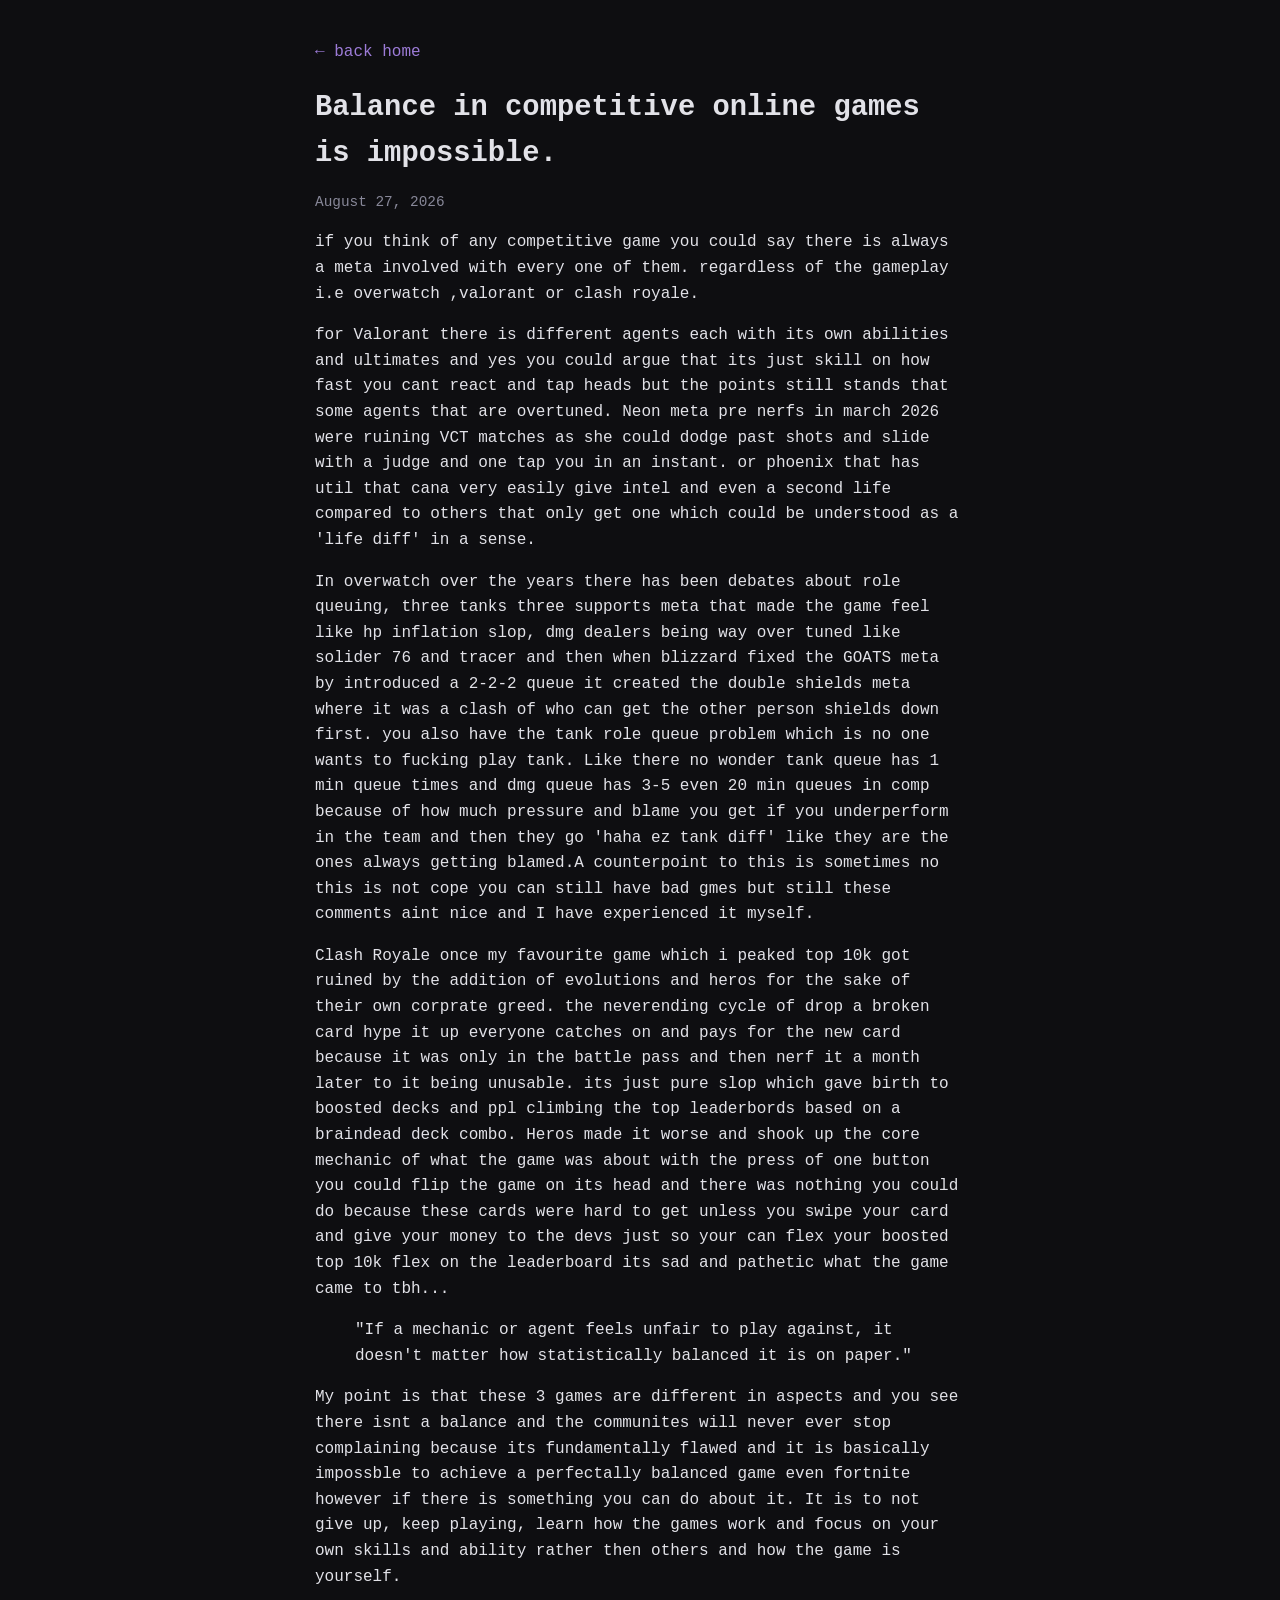
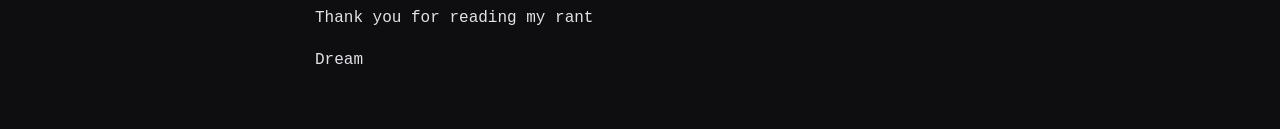
==== posts/balance.html @ 233dfcab "fixed links" ====
<!DOCTYPE html>
<html lang="en">
<head>
  <meta charset="UTF-8">
  <meta name="viewport" content="width=device-width, initial-scale=1.0">
  <title>| dreaxlms</title>
  <link rel="stylesheet" href="../style.css">
</head>
<body>
  <main class="container">
    <header>
      <a href="../index.html" class="back-link">← back home</a>
      <h1>Balance in competitive online games is impossible.</h1>
      <p class="date">August 27, 2026</p>
    </header>

    <article class="post-content">
  <p>if you think of any competitive game you could say there is always a meta involved with every one of them. regardless of the gameplay i.e overwatch ,valorant or clash royale.</p>
  for Valorant there is different agents each with its own abilities and ultimates and yes you could argue that its just skill on how fast you cant react and tap heads but the points still stands that some agents that are overtuned. Neon meta pre nerfs in march 2026 were ruining VCT matches as she could dodge past shots and slide with a judge and one tap you in an instant. or phoenix that has util that cana very easily give intel and even a second life compared to others that only get one which could be understood as a 'life diff' in a sense.</p>
  <p>In overwatch over the years there has been debates about role queuing, three tanks three supports meta that made the game feel like hp inflation slop, dmg dealers being way over tuned like solider 76 and tracer and then when blizzard fixed the GOATS meta by introduced a 2-2-2 queue it created the double shields meta where it was a clash of who can get the other person shields down first. you also have the tank role queue problem which is no one wants to fucking play tank. Like there no wonder tank queue has 1 min queue times and dmg queue has 3-5 even 20 min queues in comp because of how much pressure and blame you get if you underperform in the team and then they go 'haha ez tank diff' like they are the ones always getting blamed.A counterpoint to this is sometimes no this is not cope you can still have bad gmes but still these comments aint nice and I have experienced it myself. </p>
  <p>Clash Royale once my favourite game which i peaked top 10k got ruined by the addition of evolutions and heros for the sake of their own corprate greed. the neverending cycle of drop a broken card hype it up everyone catches on and pays for the new card because it was only in the battle pass and then nerf it a month later to it being unusable. its just pure slop which gave birth to boosted decks and ppl climbing the top leaderbords based on a braindead deck combo. Heros made it worse and shook up the core mechanic of what the game was about with the press of one button you could flip the game on its head and there was nothing you could do because these cards were hard to get unless you swipe your card and give your money to the devs just so your can flex your boosted top 10k flex on the leaderboard its sad and pathetic what the game came to tbh...</p>
  <blockquote>
    "If a mechanic or agent feels unfair to play against, it doesn't matter how statistically balanced it is on paper."
  </blockquote>

  <p>My point is that these 3 games are different in aspects and you see there isnt a balance and the communites will never ever stop complaining because its fundamentally flawed and it is basically impossble to achieve a perfectally balanced game even fortnite however if there is something you can do about it. It is to not give up, keep playing, learn how the games work and focus on your own skills and ability rather then others and how the game is yourself.</p>
  <p>Thank you for reading my rant</p>
  <p>Dream</p>
  </p>
</body>
</html>
---- style.css ----
:root {
  --bg: #0e0e11;
  --text: #e2e2e8;
  --muted: #888899;
  --accent: #9d7cd8;
  --border: #22222a;
}

body {
  background-color: var(--bg);
  color: var(--text);
  font-family: -apple-system, BlinkMacSystemFont, "Segoe UI", Roboto, monospace, sans-serif;
  line-height: 1.6;
  margin: 0;
  padding: 40px 20px;
}

.container {
  max-width: 650px;
  margin: 0 auto;
}

h1 {
  font-size: 1.8rem;
  margin-bottom: 4px;
}

h2 {
  font-size: 1.2rem;
  margin-top: 2rem;
  border-bottom: 1px solid var(--border);
  padding-bottom: 4px;
}

.subtitle, .date {
  color: var(--muted);
  font-size: 0.9rem;
}

a {
  color: var(--accent);
  text-decoration: none;
}

a:hover {
  text-decoration: underline;
}

ul {
  list-style: none;
  padding-left: 0;
}

li {
  margin: 10px 0;
  display: flex;
  gap: 15px;
}

hr {
  border: 0;
  border-top: 1px solid var(--border);
  margin-top: 3rem;
}
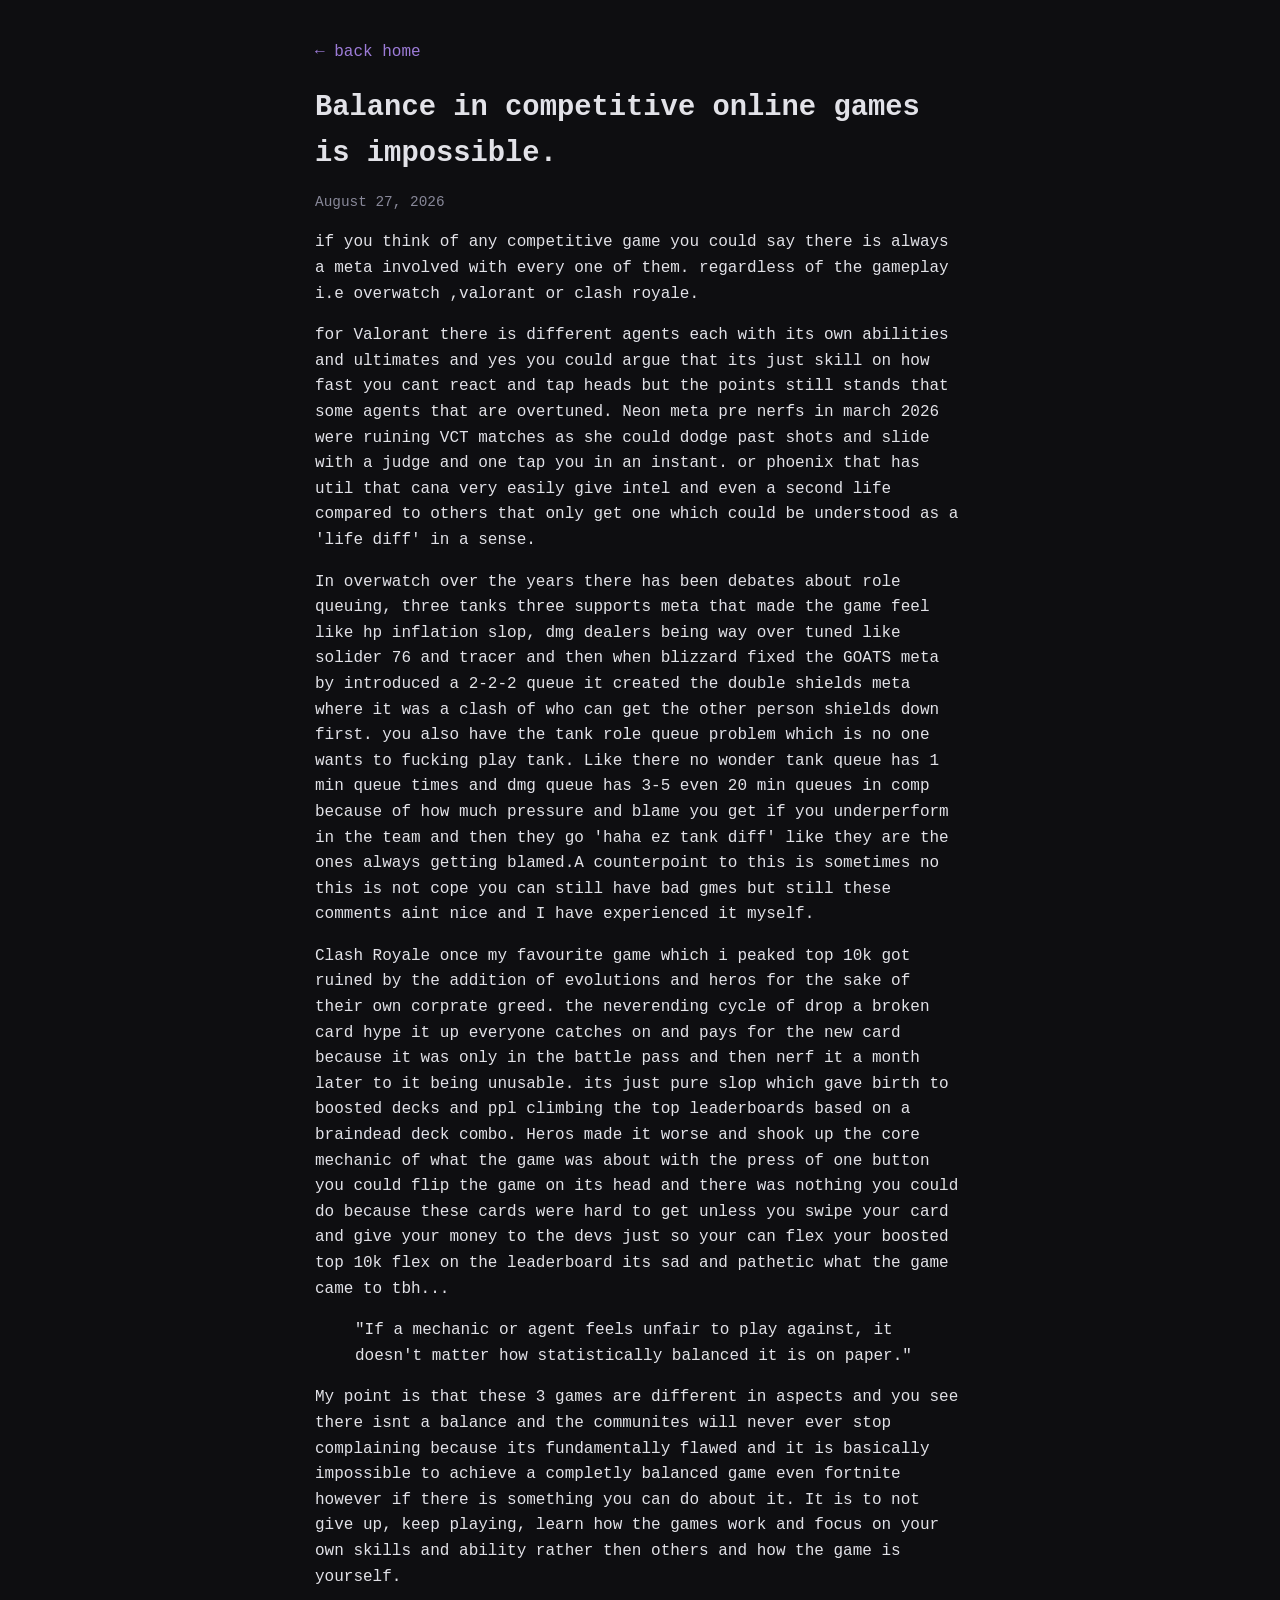
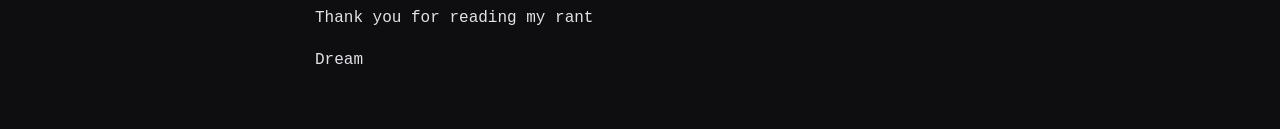
==== commit 4e6ed041: "fixed links" ====
--- a/posts/balance.html
+++ b/posts/balance.html
@@ -18,12 +18,12 @@
   <p>if you think of any competitive game you could say there is always a meta involved with every one of them. regardless of the gameplay i.e overwatch ,valorant or clash royale.</p>
   for Valorant there is different agents each with its own abilities and ultimates and yes you could argue that its just skill on how fast you cant react and tap heads but the points still stands that some agents that are overtuned. Neon meta pre nerfs in march 2026 were ruining VCT matches as she could dodge past shots and slide with a judge and one tap you in an instant. or phoenix that has util that cana very easily give intel and even a second life compared to others that only get one which could be understood as a 'life diff' in a sense.</p>
   <p>In overwatch over the years there has been debates about role queuing, three tanks three supports meta that made the game feel like hp inflation slop, dmg dealers being way over tuned like solider 76 and tracer and then when blizzard fixed the GOATS meta by introduced a 2-2-2 queue it created the double shields meta where it was a clash of who can get the other person shields down first. you also have the tank role queue problem which is no one wants to fucking play tank. Like there no wonder tank queue has 1 min queue times and dmg queue has 3-5 even 20 min queues in comp because of how much pressure and blame you get if you underperform in the team and then they go 'haha ez tank diff' like they are the ones always getting blamed.A counterpoint to this is sometimes no this is not cope you can still have bad gmes but still these comments aint nice and I have experienced it myself. </p>
-  <p>Clash Royale once my favourite game which i peaked top 10k got ruined by the addition of evolutions and heros for the sake of their own corprate greed. the neverending cycle of drop a broken card hype it up everyone catches on and pays for the new card because it was only in the battle pass and then nerf it a month later to it being unusable. its just pure slop which gave birth to boosted decks and ppl climbing the top leaderbords based on a braindead deck combo. Heros made it worse and shook up the core mechanic of what the game was about with the press of one button you could flip the game on its head and there was nothing you could do because these cards were hard to get unless you swipe your card and give your money to the devs just so your can flex your boosted top 10k flex on the leaderboard its sad and pathetic what the game came to tbh...</p>
+  <p>Clash Royale once my favourite game which i peaked top 10k got ruined by the addition of evolutions and heros for the sake of their own corprate greed. the neverending cycle of drop a broken card hype it up everyone catches on and pays for the new card because it was only in the battle pass and then nerf it a month later to it being unusable. its just pure slop which gave birth to boosted decks and ppl climbing the top leaderboards based on a braindead deck combo. Heros made it worse and shook up the core mechanic of what the game was about with the press of one button you could flip the game on its head and there was nothing you could do because these cards were hard to get unless you swipe your card and give your money to the devs just so your can flex your boosted top 10k flex on the leaderboard its sad and pathetic what the game came to tbh...</p>
   <blockquote>
     "If a mechanic or agent feels unfair to play against, it doesn't matter how statistically balanced it is on paper."
   </blockquote>
 
-  <p>My point is that these 3 games are different in aspects and you see there isnt a balance and the communites will never ever stop complaining because its fundamentally flawed and it is basically impossble to achieve a perfectally balanced game even fortnite however if there is something you can do about it. It is to not give up, keep playing, learn how the games work and focus on your own skills and ability rather then others and how the game is yourself.</p>
+  <p>My point is that these 3 games are different in aspects and you see there isnt a balance and the communites will never ever stop complaining because its fundamentally flawed and it is basically impossible to achieve a completly balanced game even fortnite however if there is something you can do about it. It is to not give up, keep playing, learn how the games work and focus on your own skills and ability rather then others and how the game is yourself.</p>
   <p>Thank you for reading my rant</p>
   <p>Dream</p>
   </p>
